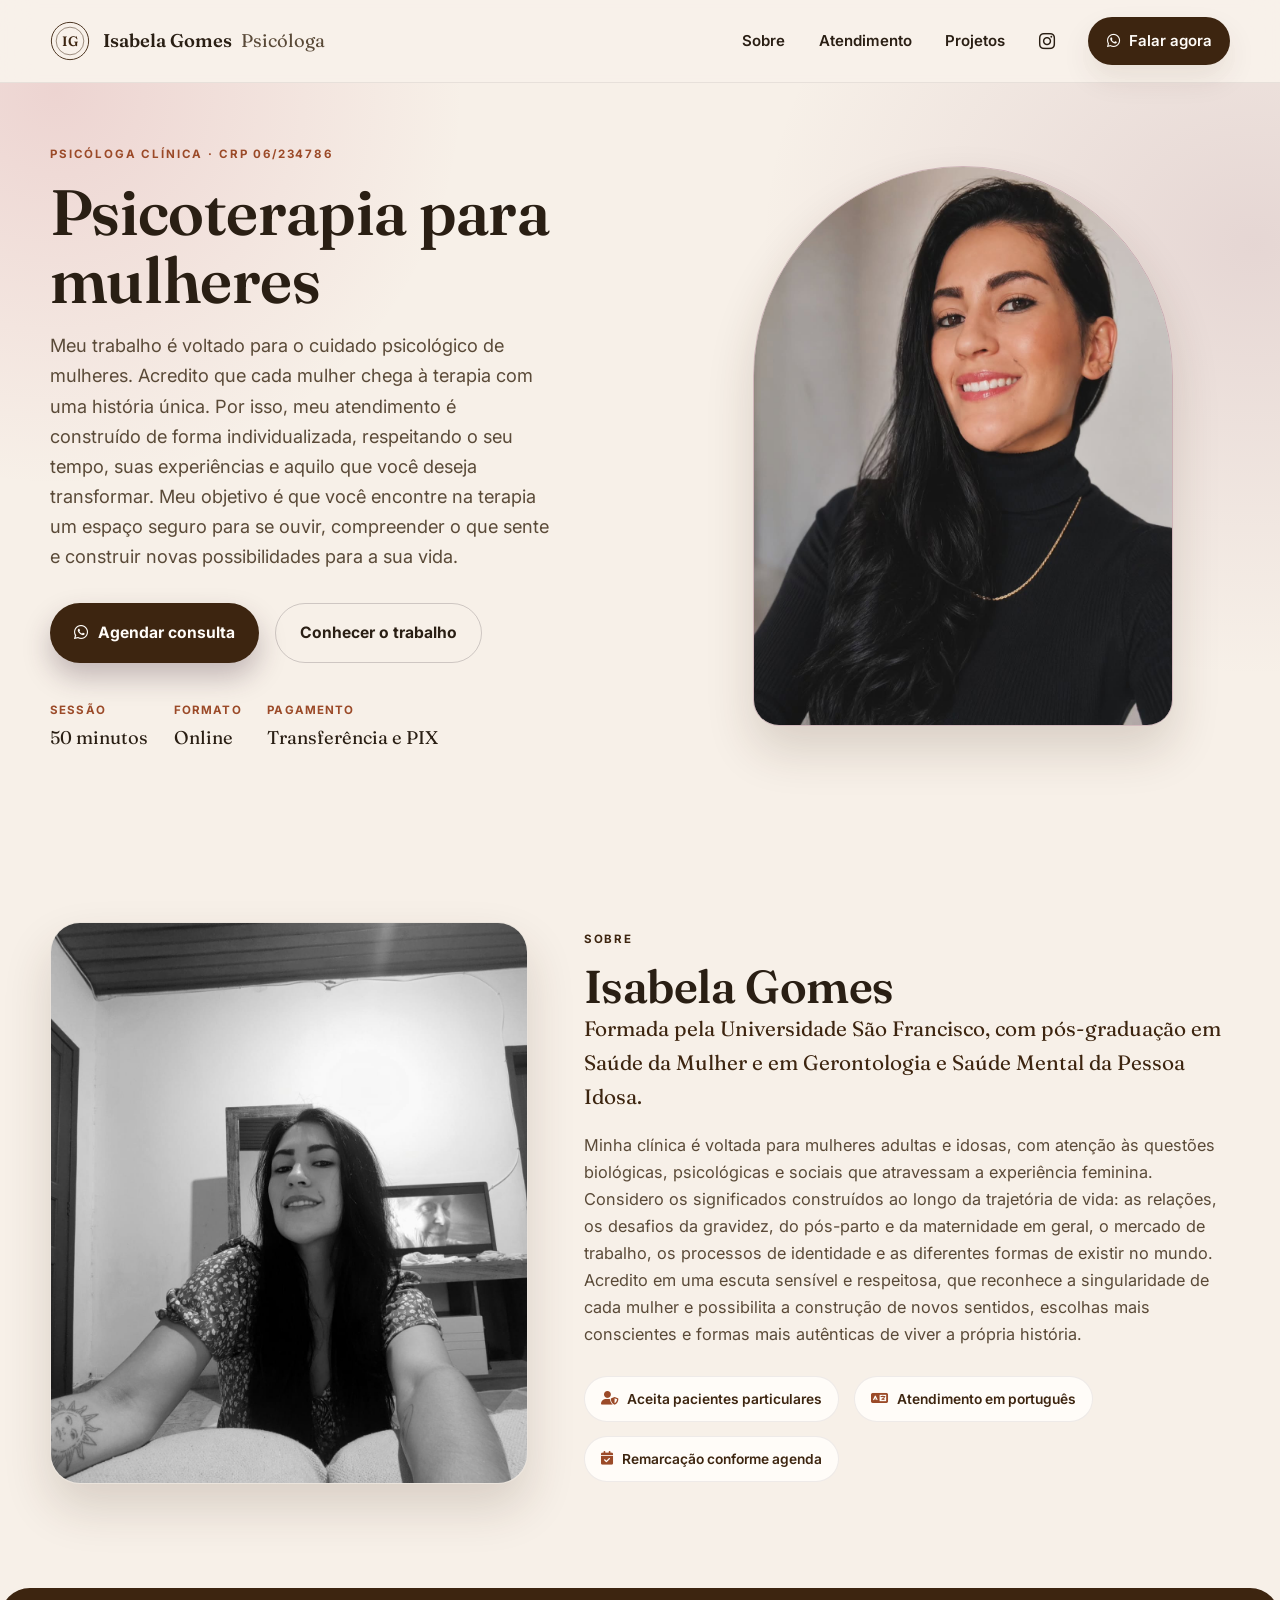
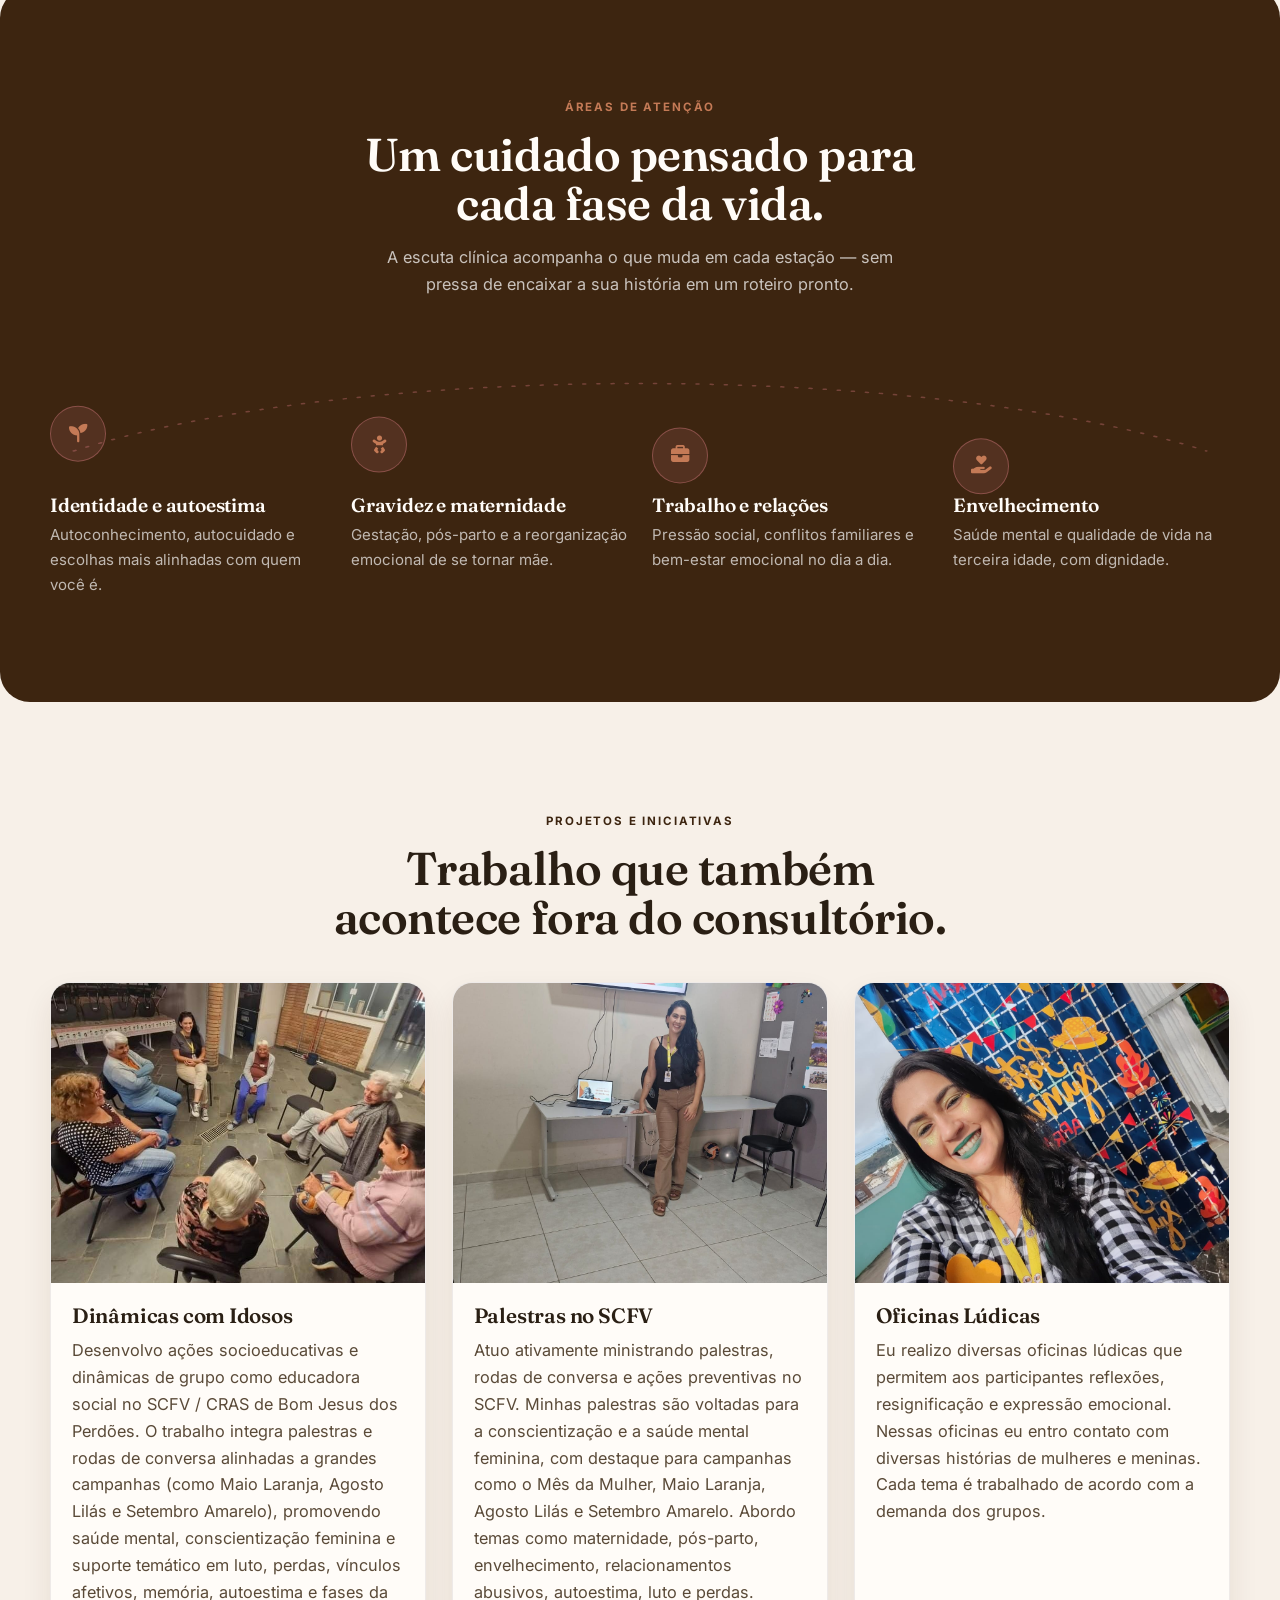
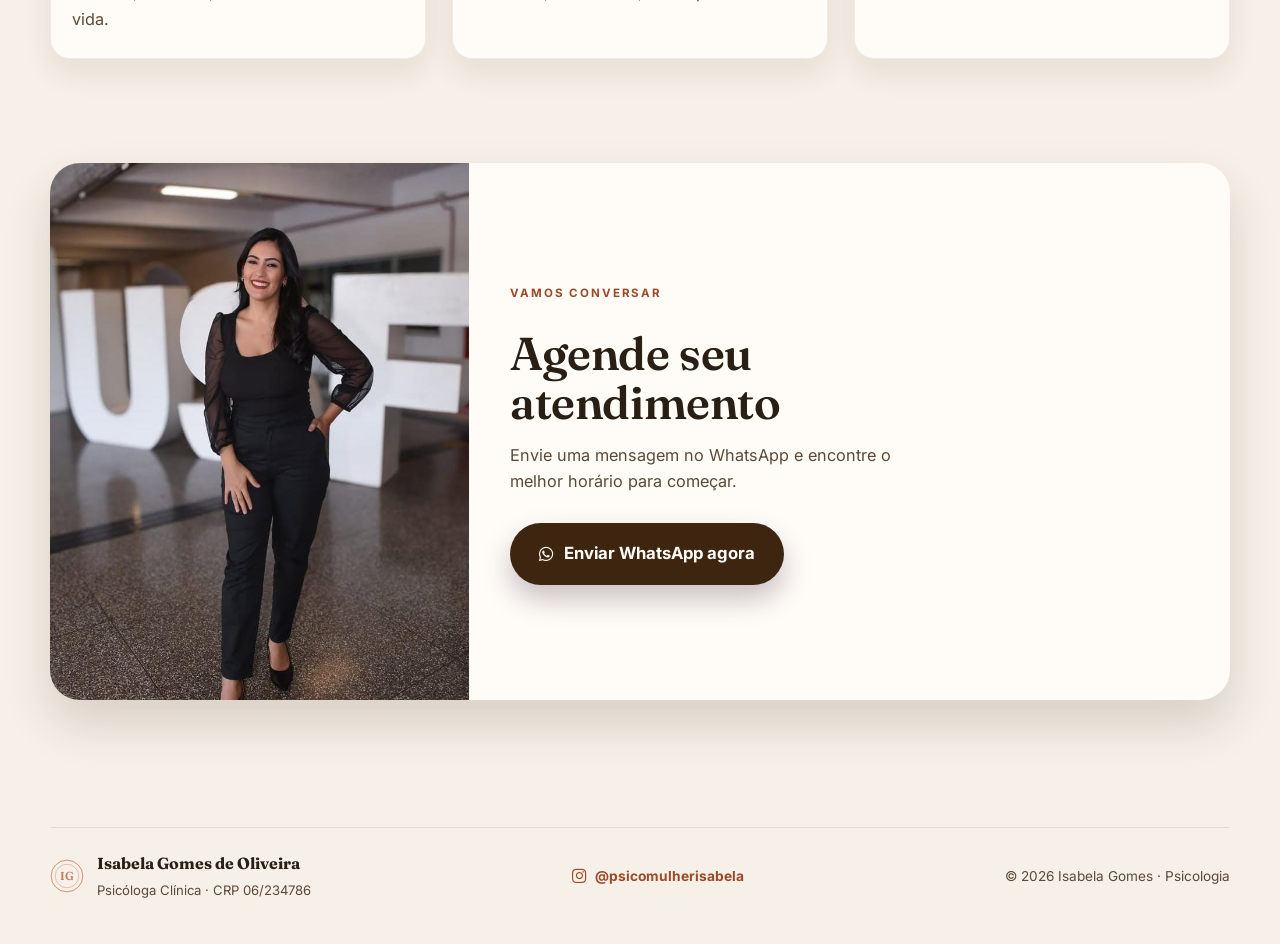
==== index.html @ bc9152e5 "landing page finalizado" ====
﻿<!DOCTYPE html>
<html lang="pt-BR">
<head>
  <meta charset="UTF-8" />
  <meta name="viewport" content="width=device-width, initial-scale=1.0" />
  <title>Isabela Gomes de Oliveira | Psicóloga Clínica</title>
  <meta name="description" content="Isabela Gomes de Oliveira, psicóloga clínica (CRP 06/234786). Atendimento humanizado para mulheres adultas e idosas, online e presencial." />
  <link rel="preconnect" href="https://fonts.googleapis.com" />
  <link rel="preconnect" href="https://fonts.gstatic.com" crossorigin />
  <link href="https://fonts.googleapis.com/css2?family=Fraunces:opsz,wght@9..144,400;9..144,500;9..144,600;9..144,650&family=Inter:wght@400;500;600;700;800&display=swap" rel="stylesheet" />
  <link rel="stylesheet" href="https://cdnjs.cloudflare.com/ajax/libs/font-awesome/6.5.2/css/all.min.css" />
  <link rel="stylesheet" href="style.css" />
</head>
<body>
  <div class="page-shell">

    <header class="topbar">
      <div class="container nav-wrap">
        <a href="#inicio" class="brand" aria-label="Isabela Gomes &mdash; ir para início">
          <span class="brand-mark" aria-hidden="true">
            <svg viewBox="0 0 44 44" fill="none">
              <circle cx="22" cy="22" r="20.5" stroke="currentColor" stroke-width="1"/>
              <circle cx="22" cy="22" r="15.2" stroke="currentColor" stroke-width="1" opacity="0.55"/>
              <text x="22" y="27.5" text-anchor="middle" font-family="'Fraunces', serif" font-size="15" font-weight="600" fill="currentColor">IG</text>
            </svg>
          </span>
          <span class="brand-text">Isabela Gomes <em>Psicóloga</em></span>
        </a>

        <nav class="nav" aria-label="Navegação principal">
          <a href="#sobre">Sobre</a>
          <a href="#fases">Atendimento</a>
          <a href="#projetos">Projetos</a>
          <a href="https://www.instagram.com/psicomulherisabela/" target="_blank" rel="noopener" aria-label="Instagram de Isabela Gomes">
            <i class="fa-brands fa-instagram"></i>
          </a>
          <a href="https://wa.me/5511916503009" target="_blank" rel="noopener" class="nav-cta">
            <i class="fa-brands fa-whatsapp"></i> Falar agora
          </a>
        </nav>

        <button class="menu-toggle" aria-label="Abrir menu" aria-expanded="false">
          <span></span><span></span><span></span>
        </button>
      </div>
    </header>

    <main>
      <section class="hero" id="inicio">
        <div class="hero-field" aria-hidden="true"></div>

        <div class="container hero-grid">
          <div class="hero-copy">
            <p class="eyebrow">Psicóloga Clínica &middot; CRP 06/234786</p>
            <h1>Psicoterapia para mulheres</h1>
            <p class="lead">
              Meu trabalho é voltado para o cuidado psicológico de mulheres. Acredito que cada mulher chega à terapia com uma história única. Por isso, meu atendimento é construído de forma individualizada, respeitando o seu tempo, suas experiências e aquilo que você deseja transformar. Meu objetivo é que você encontre na terapia um espaço seguro para se ouvir, compreender o que sente e construir novas possibilidades para a sua vida.
            </p>

            <div class="hero-actions">
              <a href="https://wa.me/5511916503009" target="_blank" rel="noopener" class="button primary">
                <i class="fa-brands fa-whatsapp"></i>
                Agendar consulta
              </a>
              <a href="#sobre" class="button secondary">
                Conhecer o trabalho
              </a>
            </div>

            <dl class="hero-facts">
              <div><dt>Sessão</dt><dd>50 minutos</dd></div>
              <div><dt>Formato</dt><dd>Online</dd></div>
              <div><dt>Pagamento</dt><dd>Transferência e PIX</dd></div>
            </dl>
          </div>

          <div class="hero-visual">
            <div class="portrait-arch">
              <img src="img/about.jpg" alt="Isabela Gomes de Oliveira, psicóloga clínica" />
            </div>
          </div>
        </div>
      </section>

      <section class="section about" id="sobre">
        <div class="container about-grid">
          <div class="about-media">
            <img src="img/closing.jpg" alt="Retrato de Isabela Gomes de Oliveira" />
          </div>

          <div class="about-copy">
            <p class="eyebrow dark">Sobre</p>
            <h2>Isabela Gomes</h2>
            <p class="about-lead">
              Formada pela Universidade São Francisco, com pós-graduação em Saúde da Mulher e em
              Gerontologia e Saúde Mental da Pessoa Idosa.
            </p>
            <p>
              Minha clínica é voltada para mulheres adultas e idosas, com atenção às questões
              biológicas, psicológicas e sociais que atravessam a experiência feminina. Considero
              os significados construídos ao longo da trajetória de vida: as relações, os desafios
              da gravidez, do pós-parto e da maternidade em geral, o mercado de trabalho, os
              processos de identidade e as diferentes formas de existir no mundo. Acredito em uma
              escuta sensível e respeitosa, que reconhece a singularidade de cada mulher e
              possibilita a construção de novos sentidos, escolhas mais conscientes e formas mais
              autênticas de viver a própria história.
            </p>

            <ul class="credential-row">
              <li><i class="fa-solid fa-user-shield"></i> Aceita pacientes particulares</li>
              <li><i class="fa-solid fa-language"></i> Atendimento em português</li>
              <li><i class="fa-solid fa-calendar-check"></i> Remarcação conforme agenda</li>
            </ul>
          </div>
        </div>
      </section>

      <section class="section phases" id="fases">
        <div class="container">
          <div class="section-heading centered">
            <p class="eyebrow dark">Áreas de atenção</p>
            <h2>Um cuidado pensado para cada fase da vida.</h2>
            <p class="section-lead">
              A escuta clínica acompanha o que muda em cada estação &mdash; sem pressa de encaixar
              a sua história em um roteiro pronto.
            </p>
          </div>

          <div class="phase-arc" role="list">
            <svg class="phase-arc-line" viewBox="0 0 1000 160" preserveAspectRatio="none" aria-hidden="true">
              <path d="M20,140 C 260,20 740,20 980,140" />
            </svg>

            <div class="phase-stop" role="listitem" style="--pos:0.02;">
              <span class="phase-icon"><i class="fa-solid fa-seedling"></i></span>
              <h3>Identidade e autoestima</h3>
              <p>Autoconhecimento, autocuidado e escolhas mais alinhadas com quem você é.</p>
            </div>

            <div class="phase-stop" role="listitem" style="--pos:0.34;">
              <span class="phase-icon"><i class="fa-solid fa-baby"></i></span>
              <h3>Gravidez e maternidade</h3>
              <p>Gestação, pós-parto e a reorganização emocional de se tornar mãe.</p>
            </div>

            <div class="phase-stop" role="listitem" style="--pos:0.66;">
              <span class="phase-icon"><i class="fa-solid fa-briefcase"></i></span>
              <h3>Trabalho e relações</h3>
              <p>Pressão social, conflitos familiares e bem-estar emocional no dia a dia.</p>
            </div>

            <div class="phase-stop" role="listitem" style="--pos:0.98;">
              <span class="phase-icon"><i class="fa-solid fa-hand-holding-heart"></i></span>
              <h3>Envelhecimento</h3>
              <p>Saúde mental e qualidade de vida na terceira idade, com dignidade.</p>
            </div>
          </div>
        </div>
      </section>

      <section class="section projects" id="projetos">
        <div class="container">
          <div class="section-heading centered">
            <p class="eyebrow dark">Projetos e iniciativas</p>
            <h2>Trabalho que também acontece fora do consultório.</h2>
          </div>

          <div class="projects-grid">
            <article class="project-card" tabindex="0" role="button" aria-haspopup="dialog">
              <div class="project-image">
                <img src="img/community.jpg" alt="Dinâmicas com idosos" />
              </div>
              <div class="project-body">
                <h3>Dinâmicas com Idosos</h3>
                <p>Desenvolvo ações socioeducativas e dinâmicas de grupo como educadora social no SCFV / CRAS de Bom Jesus dos Perdões.
                  O trabalho integra palestras e rodas de conversa alinhadas a grandes campanhas (como Maio Laranja, Agosto Lilás e Setembro Amarelo), 
                  promovendo saúde mental, conscientização feminina e suporte temático em luto, perdas, vínculos afetivos, memória, autoestima e fases da vida.</p>
              </div>
            </article>

            <article class="project-card" tabindex="0" role="button" aria-haspopup="dialog">
              <div class="project-image">
                <img src="img/workshops.jpg" alt="Isabela em palestra" />
              </div>
              <div class="project-body">
                <h3>Palestras no SCFV</h3>
                <p>Atuo ativamente ministrando palestras, rodas de conversa e 
                  ações preventivas no SCFV. Minhas palestras são voltadas para a 
                  conscientização e a saúde mental feminina, com destaque para 
                  campanhas como o Mês da Mulher, Maio Laranja, Agosto Lilás e 
                  Setembro Amarelo. Abordo temas como maternidade, pós-parto, 
                  envelhecimento, relacionamentos abusivos, autoestima, luto e 
                  perdas. </p>
              </div>
            </article>

            <article class="project-card" tabindex="0" role="button" aria-haspopup="dialog">
              <div class="project-image">
                <img src="img/jobs.jpeg" alt="Oficina lúdica - festa junina" />
              </div>
              <div class="project-body">
                <h3>Oficinas Lúdicas</h3>
                <p>Eu realizo diversas oficinas lúdicas que permitem aos participantes 
                  reflexões, resignificação e expressão emocional. Nessas oficinas eu 
                  entro contato com diversas histórias de mulheres e meninas. Cada 
                  tema é trabalhado de acordo com a demanda dos grupos.</p>
              </div>
            </article>
          </div>
        </div>
      </section>

      <section class="section CTA" id="contato">
        <div class="container cta-box">
          <div class="cta-media">
            <img src="img\personal.jpg" alt="Isabela Gomes de Oliveira" />
          </div>
          <div class="cta-copy">
            <p class="eyebrow">Vamos conversar</p>
            <h2>Agende seu atendimento</h2>
            <p>Envie uma mensagem no WhatsApp e encontre o melhor horário para começar.</p>
            <a href="https://wa.me/5511916503009" target="_blank" rel="noopener" class="button primary large">
              <i class="fa-brands fa-whatsapp"></i>
              Enviar WhatsApp agora
            </a>
          </div>
        </div>
      </section>
    </main>

    <footer class="footer">
      <div class="container footer-wrap">
        <div class="footer-brand">
          <span class="brand-mark small" aria-hidden="true">
            <svg viewBox="0 0 44 44" fill="none">
              <circle cx="22" cy="22" r="20.5" stroke="currentColor" stroke-width="1"/>
              <circle cx="22" cy="22" r="15.2" stroke="currentColor" stroke-width="1" opacity="0.55"/>
              <text x="22" y="27.5" text-anchor="middle" font-family="'Fraunces', serif" font-size="15" font-weight="600" fill="currentColor">IG</text>
            </svg>
          </span>
          <div>
            <strong>Isabela Gomes de Oliveira</strong>
            <span>Psicóloga Clínica &middot; CRP 06/234786</span>
          </div>
        </div>

        <a class="footer-social" href="https://www.instagram.com/psicomulherisabela/" target="_blank" rel="noopener" aria-label="Instagram @psicomulherisabela">
          <i class="fa-brands fa-instagram"></i> @psicomulherisabela
        </a>

        <p>&copy; 2026 Isabela Gomes &middot; Psicologia</p>
      </div>
    </footer>
  </div>

  <div class="modal" id="projectModal" aria-hidden="true">
    <div class="modal-backdrop" data-close="true"></div>
    <div class="modal-card" role="dialog" aria-modal="true" aria-labelledby="modalTitle">
      <button class="modal-close" data-close="true" aria-label="Fechar">
        <i class="fa-solid fa-xmark"></i>
      </button>
      <div class="modal-media">
        <img src="" alt="" id="modalImage" />
      </div>
      <div class="modal-body">
        <span class="modal-tag" id="modalTag">Projeto</span>
        <span class="modal-meta" id="modalMeta">Meta</span>
        <h3 id="modalTitle">Título</h3>
        <p id="modalDescription">Descrição</p>
      </div>
    </div>
  </div>

  <script src="script.js"></script>
</body>
</html>
---- style.css ----
:root {
  --cream: #f7f0e8;
  --cream-deep: #ede0d0;
  --paper: #fffcf8;
  --ink: #2a1f14;
  --ink-soft: #5a4a38;
  --plum: #7a5c3a;
  --plum-deep: #3d2510;
  --rose: #9b4a28;
  --rose-soft: #c47a56;
  --apricot: #c9864e;

  --shadow-soft: 0 24px 48px rgba(61, 37, 16, 0.16);
  --shadow-card: 0 14px 30px rgba(61, 37, 16, 0.09);
  --radius-lg: 30px;
  --radius-md: 20px;
  --radius-sm: 14px;
  --container: 1180px;
}

* { box-sizing: border-box; margin: 0; padding: 0; }

html { scroll-behavior: smooth; }

@media (prefers-reduced-motion: reduce) {
  html { scroll-behavior: auto; }
  * { animation-duration: 0.001ms !important; transition-duration: 0.001ms !important; }
}

body {
  font-family: "Inter", sans-serif;
  background: var(--cream);
  color: var(--ink);
  line-height: 1.65;
}

img { display: block; width: 100%; max-width: 100%; }
a { color: inherit; text-decoration: none; }
button { font: inherit; }

.container { width: min(var(--container), calc(100% - 2.5rem)); margin: 0 auto; }

.eyebrow {
  display: inline-block;
  margin-bottom: 0.9rem;
  letter-spacing: 0.16em;
  text-transform: uppercase;
  font-size: 0.72rem;
  font-weight: 700;
  color: var(--rose);
}
.eyebrow.dark { color: var(--plum-deep); }

h1, h2, h3 {
  font-family: "Fraunces", serif;
  font-weight: 600;
  line-height: 1.05;
  letter-spacing: -0.01em;
  color: var(--ink);
}

h1 { font-size: clamp(2.6rem, 5vw, 4.4rem); font-optical-sizing: auto; }
h2 { font-size: clamp(2rem, 3.6vw, 3rem); }
h3 { font-size: 1.3rem; font-weight: 600; }

p { color: var(--ink-soft); font-size: 1.02rem; }

/* ---------- Header ---------- */

.topbar {
  position: sticky;
  top: 0;
  z-index: 50;
  backdrop-filter: blur(16px);
  background: rgba(248, 241, 235, 0.82);
  border-bottom: 1px solid rgba(44, 32, 41, 0.08);
}

.nav-wrap { display: flex; align-items: center; justify-content: space-between; min-height: 82px; }

.brand { display: inline-flex; align-items: center; gap: 0.8rem; }

.brand-mark {
  width: 40px; height: 40px;
  color: var(--plum-deep);
  flex-shrink: 0;
}
.brand-mark svg { width: 100%; height: 100%; }
.brand-mark.small { width: 34px; height: 34px; color: var(--rose-soft); }

.brand-text { font-family: "Fraunces", serif; font-size: 1.15rem; font-weight: 600; color: var(--ink); }
.brand-text em { font-style: normal; font-weight: 400; color: var(--ink-soft); margin-left: 0.3rem; }

.nav { display: flex; align-items: center; gap: 2.1rem; font-size: 0.94rem; font-weight: 600; color: var(--ink); }

.nav a { position: relative; transition: color 0.2s ease; }
.nav a:not(.nav-cta)::after {
  content: ""; position: absolute; left: 0; bottom: -8px;
  width: 0; height: 2px; border-radius: 999px; background: var(--rose);
  transition: width 0.25s ease;
}
.nav a:not(.nav-cta):hover::after, .nav a:not(.nav-cta):focus-visible::after { width: 100%; }
.nav a:not(.nav-cta):hover { color: var(--plum-deep); }

.nav-cta {
  display: inline-flex; align-items: center; gap: 0.55rem;
  padding: 0.75rem 1.15rem; border-radius: 999px;
  background: var(--plum-deep); color: var(--paper) !important;
  box-shadow: var(--shadow-card);
}

.menu-toggle {
  display: none; width: 46px; height: 46px; border-radius: 12px;
  border: 1px solid rgba(44, 32, 41, 0.14); background: transparent; cursor: pointer;
}
.menu-toggle span { display: block; width: 20px; height: 2px; background: var(--ink); margin: 5px auto; border-radius: 999px; }

/* ---------- Buttons ---------- */

.button {
  display: inline-flex; align-items: center; justify-content: center; gap: 0.65rem;
  padding: 1rem 1.5rem; border-radius: 999px; font-weight: 700; font-size: 0.98rem;
  transition: transform 0.2s ease, box-shadow 0.2s ease;
}
.button:hover { transform: translateY(-2px); }
.button:focus-visible { outline: 2px solid var(--plum-deep); outline-offset: 3px; }

.button.primary {
  background: var(--plum-deep); color: var(--paper);
  box-shadow: 0 14px 28px rgba(60, 36, 54, 0.28);
}
.button.secondary {
  background: transparent; border: 1.5px solid rgba(44, 32, 41, 0.2); color: var(--ink);
}
.button.large { padding: 1.1rem 1.8rem; font-size: 1.05rem; }

/* ---------- Hero ---------- */

.hero { position: relative; overflow: hidden; padding: 3.5rem 0 4rem; }

.hero-field {
  position: absolute; inset: -20% -10% auto -10%; height: 140%;
  background:
    radial-gradient(38% 55% at 12% 15%, rgba(184, 66, 90, 0.16), transparent 70%),
    radial-gradient(46% 60% at 90% 30%, rgba(138, 79, 104, 0.16), transparent 70%);
  pointer-events: none;
}

.hero-grid {
  position: relative; z-index: 1;
  display: grid; grid-template-columns: 1.05fr 0.95fr; align-items: center; gap: 3.5rem;
}

.hero-copy h1 { max-width: 560px; margin-bottom: 1.1rem; }

.lead { max-width: 500px; font-size: 1.14rem; margin-bottom: 2rem; }

.hero-actions { display: flex; flex-wrap: wrap; gap: 1rem; margin-bottom: 2.4rem; }

.hero-facts { display: flex; flex-wrap: wrap; gap: 1.6rem; }
.hero-facts div { display: flex; flex-direction: column; gap: 0.2rem; }
.hero-facts dt { font-size: 0.72rem; text-transform: uppercase; letter-spacing: 0.1em; color: var(--rose); font-weight: 700; }
.hero-facts dd { font-family: "Fraunces", serif; font-size: 1.15rem; color: var(--ink); }

.hero-visual { position: relative; display: flex; flex-direction: column; align-items: center; gap: 1.1rem; }

.portrait-arch {
  position: relative; width: min(420px, 88%);
  aspect-ratio: 3 / 4;
  border-radius: 210px 210px 26px 26px;
  overflow: hidden;
  border: 1px solid rgba(138, 79, 104, 0.35);
  box-shadow: var(--shadow-soft);
}
.portrait-arch img { width: 100%; height: 100%; object-fit: cover; }

.hero-visual-caption {
  max-width: 320px; text-align: center; font-family: "Fraunces", serif;
  font-style: italic; font-size: 1.05rem; color: var(--plum-deep);
}

/* ---------- Sections ---------- */

.section { padding: 6.5rem 0; }

.section-heading { margin-bottom: 2.5rem; }
.section-heading.centered { text-align: center; }
.section-heading.centered h2 { margin-inline: auto; max-width: 640px; }
.section-lead { max-width: 560px; margin: 1rem auto 0; }

/* ---------- About ---------- */

.about-grid { display: grid; grid-template-columns: 0.85fr 1.15fr; gap: 3.5rem; align-items: center; }

.about-media {
  border-radius: var(--radius-lg);
  overflow: hidden;
  box-shadow: var(--shadow-soft);
  border: 1px solid rgba(44, 32, 41, 0.06);
}
.about-media img { height: 560px; object-fit: cover; object-position: top; }

.about-lead { font-family: "Fraunces", serif; font-size: 1.3rem; color: var(--plum-deep); margin-bottom: 1.1rem; }
.about-copy p + p { margin-top: 1rem; }

.credential-row { list-style: none; display: flex; flex-wrap: wrap; gap: 0.9rem; margin-top: 1.8rem; }
.credential-row li {
  display: inline-flex; align-items: center; gap: 0.6rem;
  padding: 0.65rem 1rem; border-radius: 999px;
  background: var(--paper); border: 1px solid rgba(44, 32, 41, 0.08);
  font-size: 0.86rem; font-weight: 600; color: var(--plum-deep);
}
.credential-row i { color: var(--rose); }

/* ---------- Phases (signature arc) ---------- */

.phases { background: var(--plum-deep); color: var(--paper); border-radius: var(--radius-lg); }
.phases .eyebrow.dark { color: var(--rose-soft); }
.phases h2 { color: var(--paper); }
.phases .section-lead { color: rgba(255, 255, 255, 0.72); }

.phase-arc { position: relative; margin-top: 3rem; padding-top: 1rem; }

.phase-arc-line {
  position: absolute; top: 0; left: 0; width: 100%; height: 120px; z-index: 0;
}
.phase-arc-line path { fill: none; stroke: rgba(221, 125, 132, 0.35); stroke-width: 2; stroke-dasharray: 2 10; stroke-linecap: round; }

.phase-arc { display: grid; grid-template-columns: repeat(4, minmax(0, 1fr)); gap: 1.5rem; }

.phase-stop {
  position: relative; z-index: 1;
  padding-top: calc(60px - (60px * var(--pos, 0.5)) * 0.001);
}

.phase-icon {
  display: grid; place-items: center; width: 56px; height: 56px;
  border-radius: 50%; margin-bottom: 1.1rem;
  background: rgba(221, 125, 132, 0.14); border: 1px solid rgba(221, 125, 132, 0.4);
  color: var(--rose-soft); font-size: 1.15rem;
  transform: translateY(calc((0.5 - var(--pos, 0.5)) * -34px));
}

.phase-stop h3 { color: var(--paper); font-size: 1.2rem; margin-bottom: 0.5rem; }
.phase-stop p { color: rgba(255, 255, 255, 0.68); font-size: 0.94rem; }

/* ---------- Projects ---------- */

.projects-grid { display: grid; grid-template-columns: repeat(3, minmax(0, 1fr)); gap: 1.6rem; }

.project-card {
  background: var(--paper); border: 1px solid rgba(44, 32, 41, 0.08);
  border-radius: var(--radius-md); overflow: hidden; box-shadow: var(--shadow-card);
  transition: transform 0.25s ease, box-shadow 0.25s ease;
  cursor: pointer;
}
.project-card:hover { transform: translateY(-5px); box-shadow: var(--shadow-soft); }
.project-card:focus-visible { outline: 2px solid var(--plum-deep); outline-offset: 3px; }

.project-image { position: relative; overflow: hidden; }
.project-image img { height: 300px; object-fit: cover; transition: transform 0.35s ease; }
.project-card:hover .project-image img { transform: scale(1.04); }

.project-tag {
  position: absolute; top: 1rem; right: 1rem; padding: 0.4rem 0.85rem;
  border-radius: 999px; background: rgba(248, 241, 235, 0.92); color: var(--plum-deep);
  font-size: 0.7rem; font-weight: 700; letter-spacing: 0.02em;
}

.project-body { padding: 1.4rem 1.3rem 1.6rem; }
.project-meta { display: block; font-size: 0.76rem; font-weight: 700; letter-spacing: 0.05em; text-transform: uppercase; color: var(--rose); margin-bottom: 0.6rem; }
.project-body h3 { margin-bottom: 0.6rem; }

/* ---------- Modal ---------- */

body.no-scroll { overflow: hidden; }

.modal {
  position: fixed; inset: 0; z-index: 100;
  display: flex; align-items: center; justify-content: center; padding: 1.2rem;
  opacity: 0; visibility: hidden;
  transition: opacity 0.25s ease, visibility 0.25s ease;
}
.modal.active { opacity: 1; visibility: visible; }

.modal-backdrop {
  position: absolute; inset: 0;
  background: rgba(44, 32, 41, 0.72);
  backdrop-filter: blur(8px);
}

.modal-card {
  position: relative; z-index: 1;
  width: min(920px, 94vw);
  display: grid; grid-template-columns: 1.1fr 1fr;
  background: var(--paper);
  border-radius: var(--radius-lg);
  overflow: hidden;
  box-shadow: var(--shadow-soft);
  transform: translateY(12px) scale(0.98);
  transition: transform 0.25s ease;
}
.modal.active .modal-card { transform: translateY(0) scale(1); }

.modal-media { min-height: 100%; background: var(--cream-deep); }
.modal-media img { height: 100%; min-height: 340px; object-fit: cover; }

.modal-body { padding: 2.4rem 2.2rem; align-self: center; }

.modal-tag {
  display: inline-flex; align-items: center; padding: 0.4rem 0.85rem; margin-bottom: 0.9rem;
  border-radius: 999px; background: rgba(184, 66, 90, 0.12); color: var(--rose);
  font-size: 0.7rem; font-weight: 800; letter-spacing: 0.06em; text-transform: uppercase;
}
.modal-tag[hidden] { display: none; }

.modal-meta {
  display: block; font-size: 0.78rem; font-weight: 700; letter-spacing: 0.04em;
  text-transform: uppercase; color: var(--ink-soft); margin-bottom: 0.6rem;
}

.modal-body h3 { font-size: 1.7rem; margin-bottom: 0.9rem; }
.modal-body p { color: var(--ink-soft); }

.modal-close {
  position: absolute; top: 1rem; right: 1rem; z-index: 2;
  width: 42px; height: 42px; border: none; border-radius: 50%;
  background: rgba(255, 255, 255, 0.85); color: var(--plum-deep);
  cursor: pointer; transition: background 0.2s ease;
}
.modal-close:hover { background: var(--paper); }
.modal-close:focus-visible { outline: 2px solid var(--plum-deep); outline-offset: 2px; }

/* ---------- CTA ---------- */

.CTA { padding-top: 0; }

.cta-box {
  display: grid; grid-template-columns: 0.55fr 1fr; gap: 0;
  border-radius: var(--radius-lg); overflow: hidden; box-shadow: var(--shadow-soft);
  background: var(--paper);
}

.cta-media { min-height: 100%; }
.cta-media img { height: 100%; min-height: 340px; object-fit: cover; object-position: top; }

.cta-copy { padding: 3rem 3rem 3rem 2.6rem; align-self: center; }
.cta-copy .eyebrow { color: var(--rose); }
.cta-copy h2 { max-width: 460px; margin-bottom: 0.9rem; }
.cta-copy p { max-width: 420px; margin-bottom: 1.7rem; }

/* ---------- Footer ---------- */

.footer { padding: 1.4rem 0 2.6rem; }
.footer-wrap {
  display: flex; align-items: center; justify-content: space-between; gap: 1rem; flex-wrap: wrap;
  border-top: 1px solid rgba(44, 32, 41, 0.1); padding-top: 1.4rem;
}
.footer-brand { display: flex; align-items: center; gap: 0.8rem; }
.footer-brand strong { display: block; font-family: "Fraunces", serif; font-size: 1rem; color: var(--ink); }
.footer-brand span { font-size: 0.82rem; color: var(--ink-soft); }
.footer-wrap > p { font-size: 0.85rem; color: var(--ink-soft); }

.footer-social {
  display: inline-flex; align-items: center; gap: 0.55rem;
  font-size: 0.86rem; font-weight: 700; color: var(--rose);
  transition: color 0.2s ease;
}
.footer-social:hover, .footer-social:focus-visible { color: var(--plum-deep); }
.footer-social i { font-size: 1.05rem; }

.nav a[aria-label*="Instagram"] {
  font-size: 1.15rem; color: var(--ink); display: inline-flex; align-items: center;
}
.nav a[aria-label*="Instagram"]:hover { color: var(--rose); }
.nav a[aria-label*="Instagram"]::after { display: none; }

/* ---------- Responsive ---------- */

@media (max-width: 980px) {
  .hero-grid, .about-grid, .projects-grid, .cta-box, .modal-card { grid-template-columns: 1fr; }
  .modal-media img { min-height: 240px; }
  .phase-arc { grid-template-columns: repeat(2, minmax(0, 1fr)); row-gap: 2.4rem; }
  .phase-arc-line { display: none; }
  .phase-icon { transform: none; }
  .phase-stop { padding-top: 0; }

  .hero-copy { text-align: center; }
  .hero-copy h1, .lead { margin-inline: auto; }
  .hero-actions, .hero-facts { justify-content: center; }

  .about-media img { height: 420px; }
  .about-copy { text-align: left; }

  .cta-media img { min-height: 260px; }
  .cta-copy { padding: 2.4rem; text-align: center; }
  .cta-copy h2, .cta-copy p { margin-inline: auto; }
}

@media (max-width: 760px) {
  .nav {
    position: absolute; top: 100%; left: 1.25rem; right: 1.25rem; display: none;
    flex-direction: column; align-items: flex-start; gap: 1.1rem;
    padding: 1.3rem; border-radius: 18px; background: var(--paper);
    border: 1px solid rgba(44, 32, 41, 0.08); box-shadow: var(--shadow-card);
  }
  .nav.open { display: flex; }
  .menu-toggle { display: block; }

  .brand-text em { display: none; }

  .phase-arc { grid-template-columns: 1fr; }

  .footer-wrap { flex-direction: column; text-align: center; }
  .footer-brand, .footer-social { justify-content: center; }
}
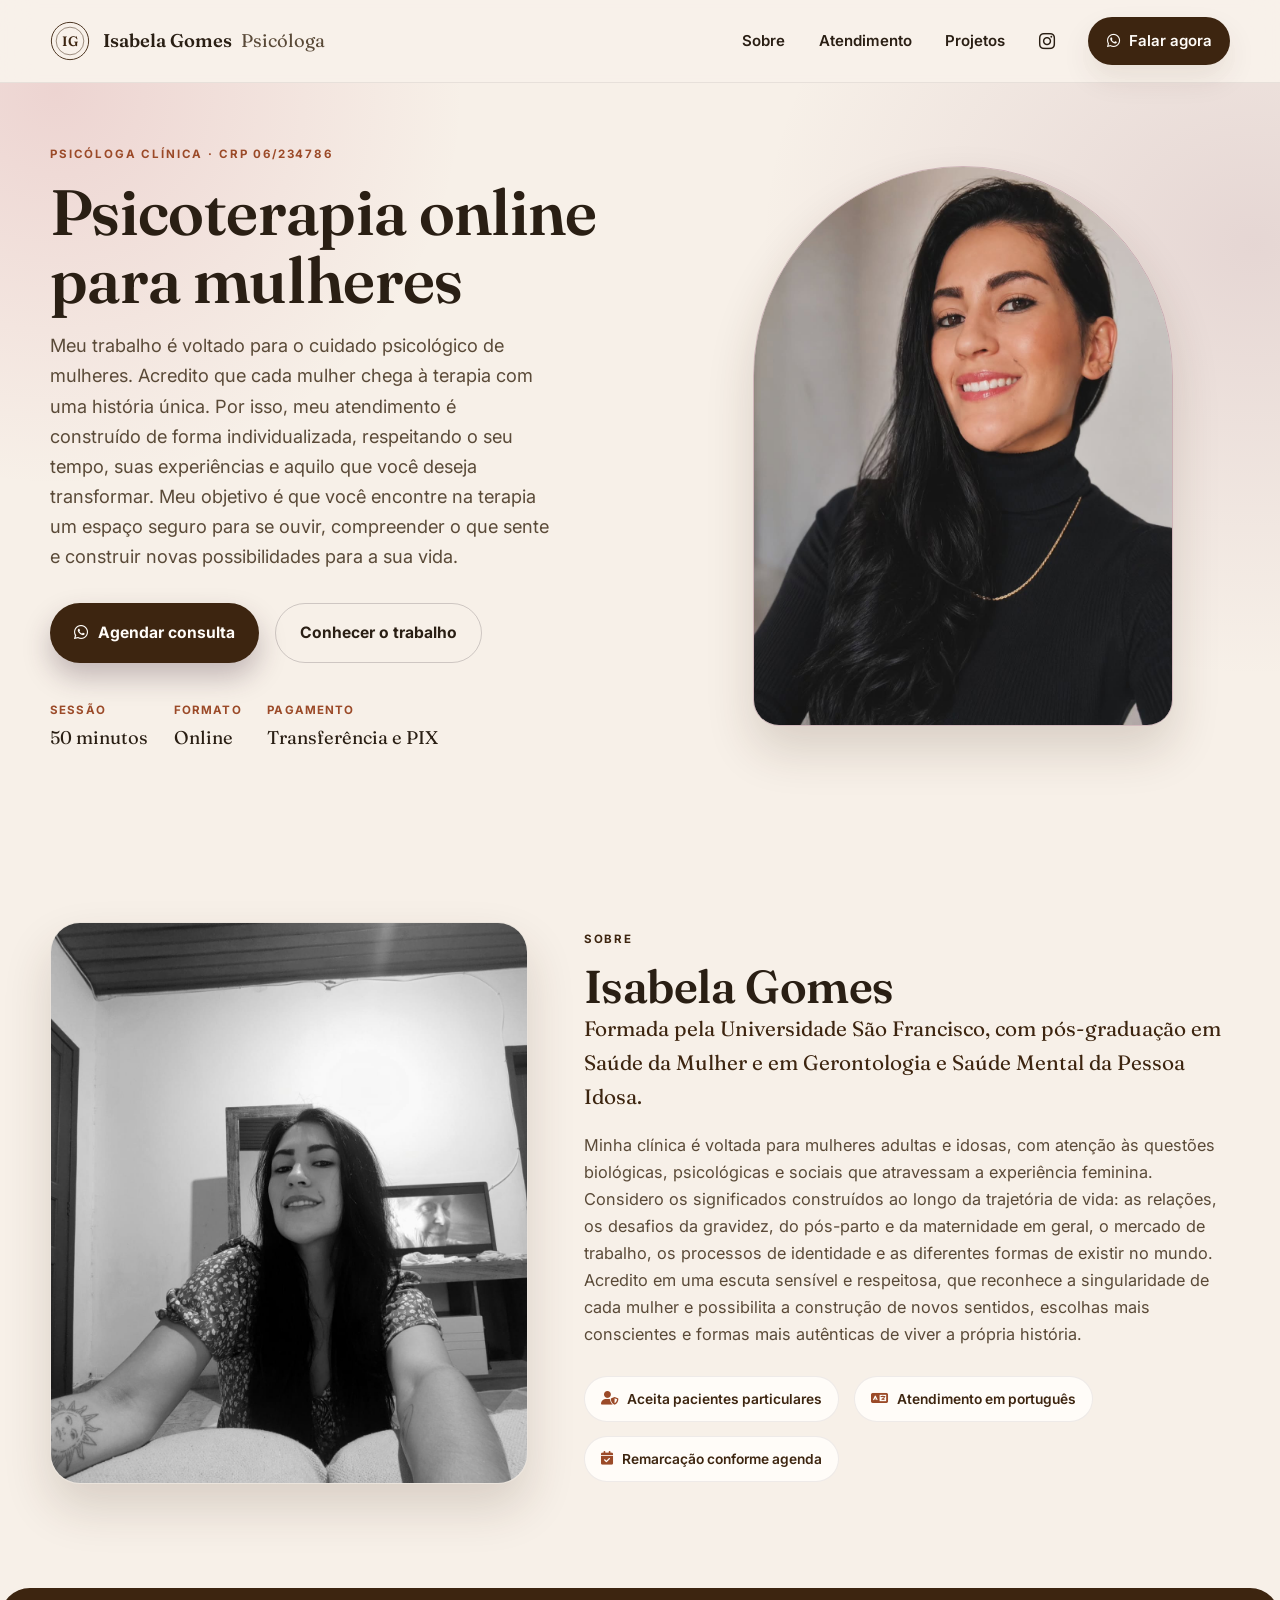
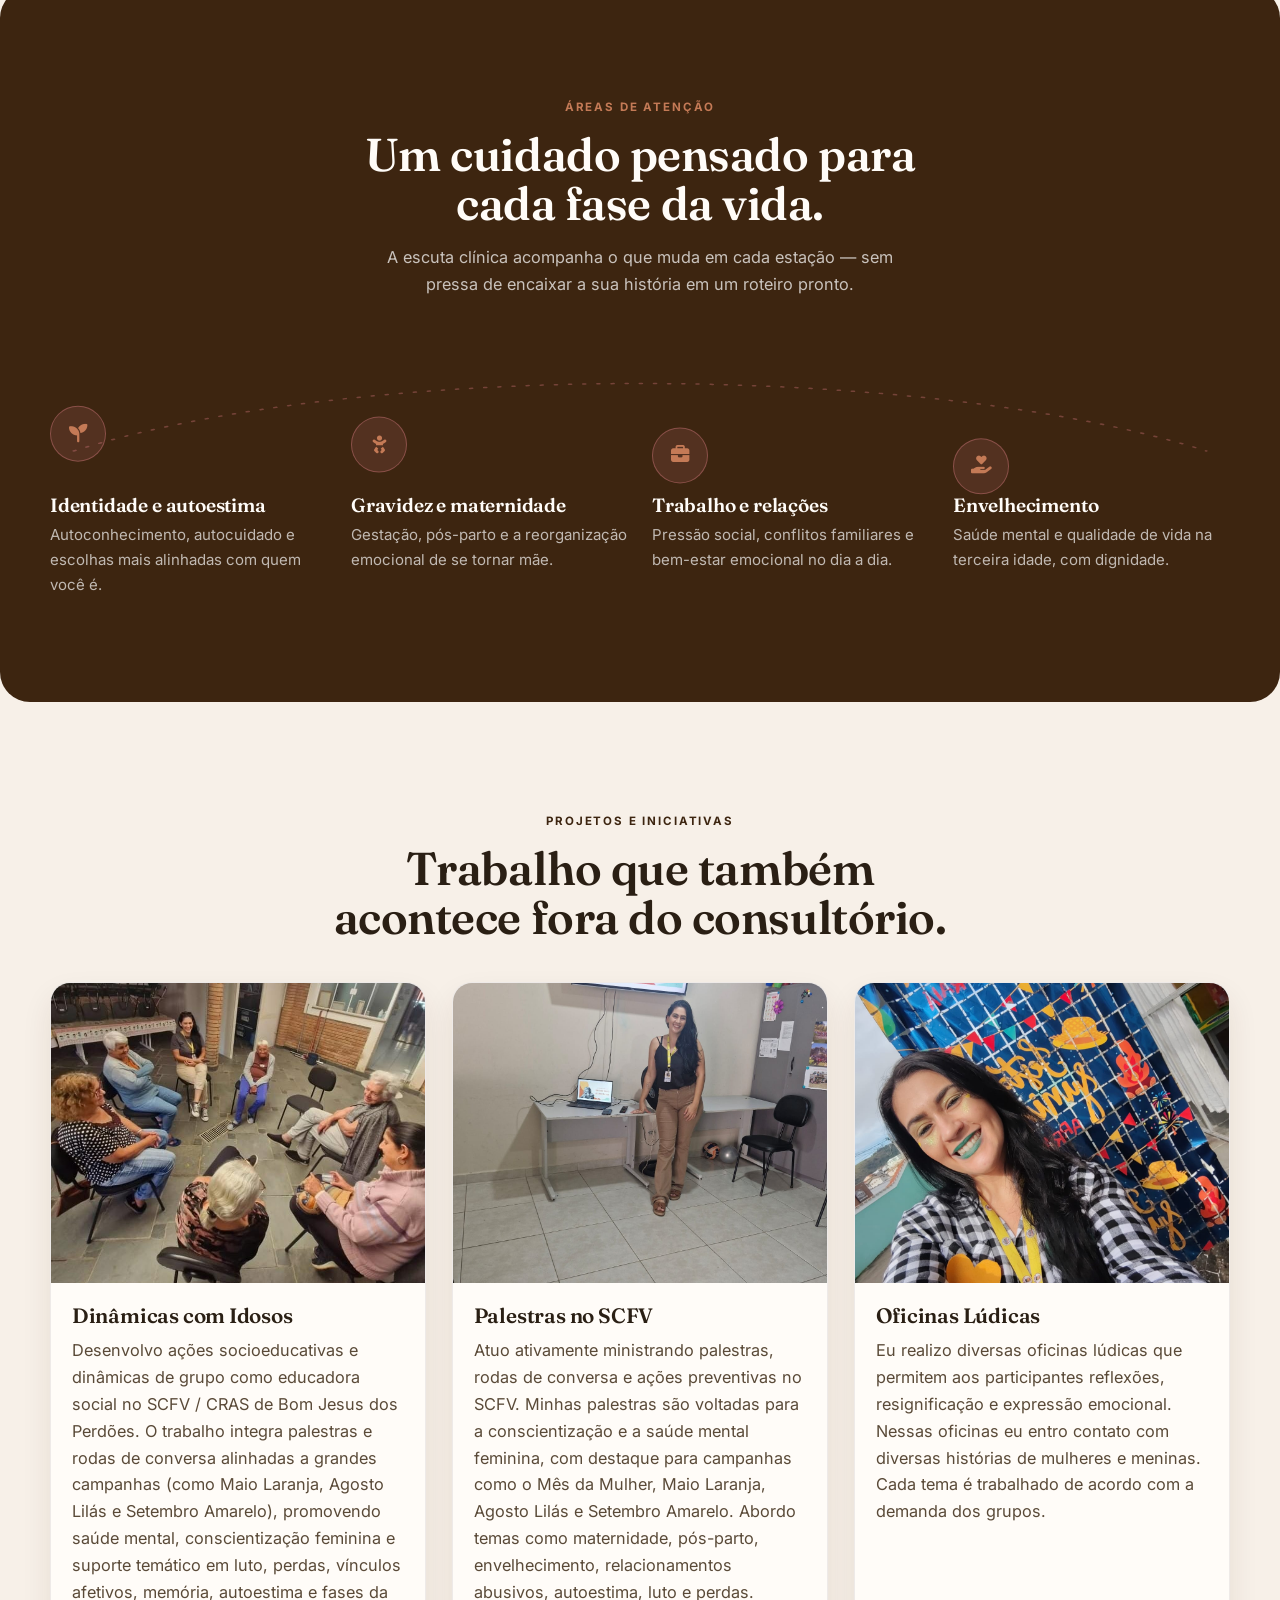
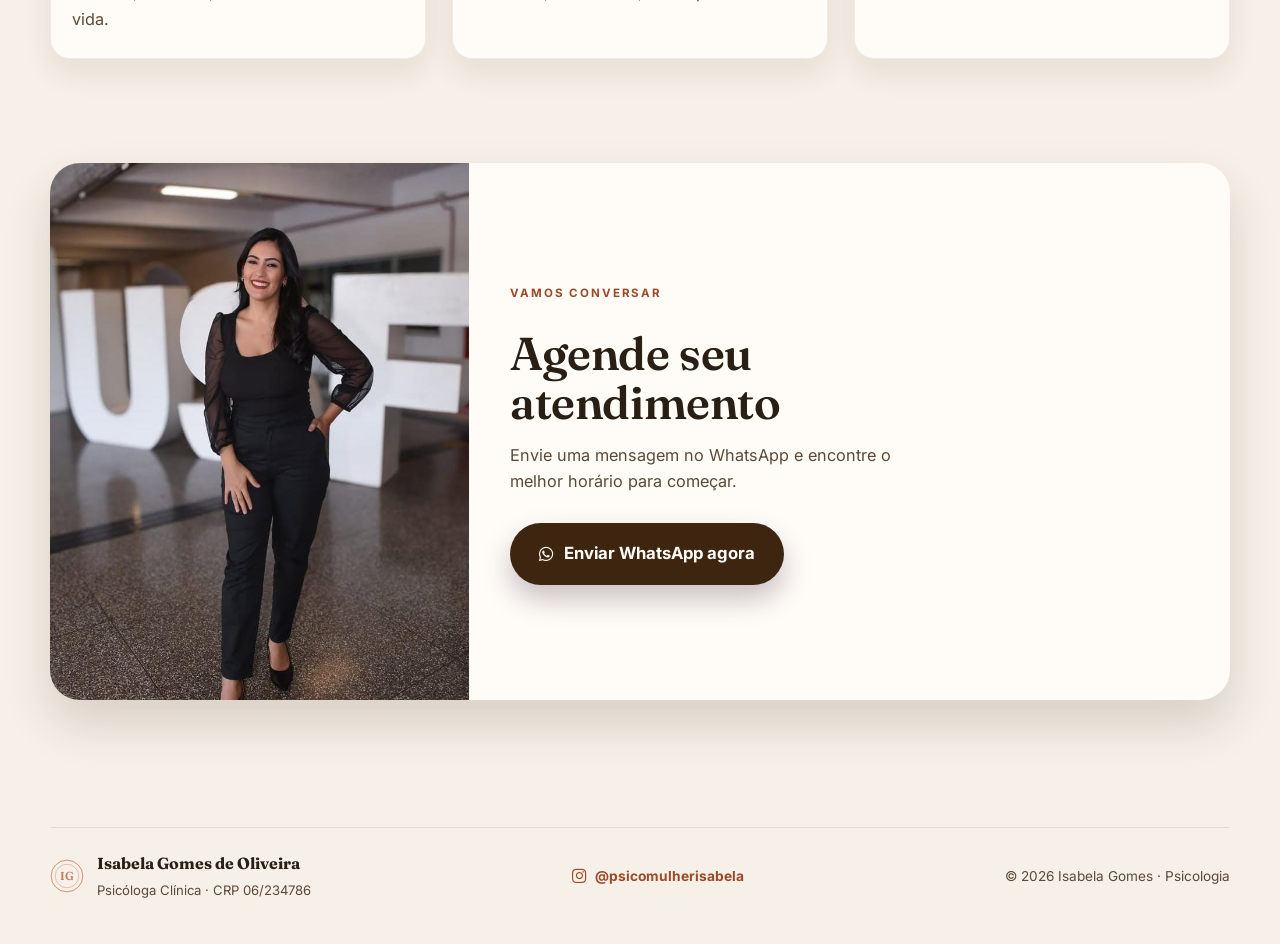
==== commit 469fb243: "seo: on-page tags, schema.org, sitemap e robots.txt Ajusta title/description para foco em atendiment" ====
--- a/index.html
+++ b/index.html
@@ -3,13 +3,36 @@
 <head>
   <meta charset="UTF-8" />
   <meta name="viewport" content="width=device-width, initial-scale=1.0" />
-  <title>Isabela Gomes de Oliveira | Psicóloga Clínica</title>
-  <meta name="description" content="Isabela Gomes de Oliveira, psicóloga clínica (CRP 06/234786). Atendimento humanizado para mulheres adultas e idosas, online e presencial." />
+  <title>Psicóloga Online para Mulheres | Isabela Gomes | CRP 06/234786</title>
+  <meta name="description" content="Psicoterapia online para mulheres adultas e idosas, com Isabela Gomes (CRP 06/234786). Atendimento humanizado em maternidade, autoestima, trabalho e envelhecimento. Agende pelo WhatsApp." />
+  <meta name="robots" content="index, follow" />
+  <link rel="canonical" href="https://isabelagomespsicologa.com.br/" />
+  <meta property="og:type" content="website" />
+  <meta property="og:title" content="Psicóloga Online para Mulheres | Isabela Gomes" />
+  <meta property="og:description" content="Psicoterapia online para mulheres adultas e idosas. Atendimento humanizado, agende pelo WhatsApp." />
+  <meta property="og:image" content="https://isabelagomespsicologa.com.br/img/about.jpg" />
+  <meta property="og:url" content="https://isabelagomespsicologa.com.br/" />
   <link rel="preconnect" href="https://fonts.googleapis.com" />
   <link rel="preconnect" href="https://fonts.gstatic.com" crossorigin />
   <link href="https://fonts.googleapis.com/css2?family=Fraunces:opsz,wght@9..144,400;9..144,500;9..144,600;9..144,650&family=Inter:wght@400;500;600;700;800&display=swap" rel="stylesheet" />
   <link rel="stylesheet" href="https://cdnjs.cloudflare.com/ajax/libs/font-awesome/6.5.2/css/all.min.css" />
   <link rel="stylesheet" href="style.css" />
+  <script type="application/ld+json">
+  {
+    "@context": "https://schema.org",
+    "@type": "Psychologist",
+    "name": "Isabela Gomes de Oliveira",
+    "url": "https://isabelagomespsicologa.com.br/",
+    "image": "https://isabelagomespsicologa.com.br/img/about.jpg",
+    "description": "Psicóloga clínica (CRP 06/234786), atendimento online para mulheres adultas e idosas.",
+    "sameAs": ["https://www.instagram.com/psicomulherisabela/"],
+    "areaServed": "BR",
+    "availableService": {
+      "@type": "MedicalTherapy",
+      "name": "Psicoterapia online"
+    }
+  }
+  </script>
 </head>
 <body>
   <div class="page-shell">
@@ -52,7 +75,7 @@
         <div class="container hero-grid">
           <div class="hero-copy">
             <p class="eyebrow">Psicóloga Clínica &middot; CRP 06/234786</p>
-            <h1>Psicoterapia para mulheres</h1>
+            <h1>Psicoterapia online para mulheres</h1>
             <p class="lead">
               Meu trabalho é voltado para o cuidado psicológico de mulheres. Acredito que cada mulher chega à terapia com uma história única. Por isso, meu atendimento é construído de forma individualizada, respeitando o seu tempo, suas experiências e aquilo que você deseja transformar. Meu objetivo é que você encontre na terapia um espaço seguro para se ouvir, compreender o que sente e construir novas possibilidades para a sua vida.
             </p>
@@ -76,7 +99,7 @@
 
           <div class="hero-visual">
             <div class="portrait-arch">
-              <img src="img/about.jpg" alt="Isabela Gomes de Oliveira, psicóloga clínica" />
+              <img src="img/about.jpg" alt="Isabela Gomes de Oliveira, psicóloga clínica" loading="eager" />
             </div>
           </div>
         </div>
@@ -85,7 +108,7 @@
       <section class="section about" id="sobre">
         <div class="container about-grid">
           <div class="about-media">
-            <img src="img/closing.jpg" alt="Retrato de Isabela Gomes de Oliveira" />
+            <img src="img/closing.jpg" alt="Retrato de Isabela Gomes de Oliveira" loading="lazy" />
           </div>
 
           <div class="about-copy">
@@ -168,7 +191,7 @@
           <div class="projects-grid">
             <article class="project-card" tabindex="0" role="button" aria-haspopup="dialog">
               <div class="project-image">
-                <img src="img/community.jpg" alt="Dinâmicas com idosos" />
+                <img src="img/community.jpg" alt="Dinâmicas com idosos" loading="lazy" />
               </div>
               <div class="project-body">
                 <h3>Dinâmicas com Idosos</h3>
@@ -180,7 +203,7 @@
 
             <article class="project-card" tabindex="0" role="button" aria-haspopup="dialog">
               <div class="project-image">
-                <img src="img/workshops.jpg" alt="Isabela em palestra" />
+                <img src="img/workshops.jpg" alt="Isabela em palestra" loading="lazy" />
               </div>
               <div class="project-body">
                 <h3>Palestras no SCFV</h3>
@@ -196,7 +219,7 @@
 
             <article class="project-card" tabindex="0" role="button" aria-haspopup="dialog">
               <div class="project-image">
-                <img src="img/jobs.jpeg" alt="Oficina lúdica - festa junina" />
+                <img src="img/jobs.jpeg" alt="Oficina lúdica - festa junina" loading="lazy" />
               </div>
               <div class="project-body">
                 <h3>Oficinas Lúdicas</h3>
@@ -213,7 +236,7 @@
       <section class="section CTA" id="contato">
         <div class="container cta-box">
           <div class="cta-media">
-            <img src="img\personal.jpg" alt="Isabela Gomes de Oliveira" />
+            <img src="img/personal.jpg" alt="Isabela Gomes de Oliveira" loading="lazy" />
           </div>
           <div class="cta-copy">
             <p class="eyebrow">Vamos conversar</p>
